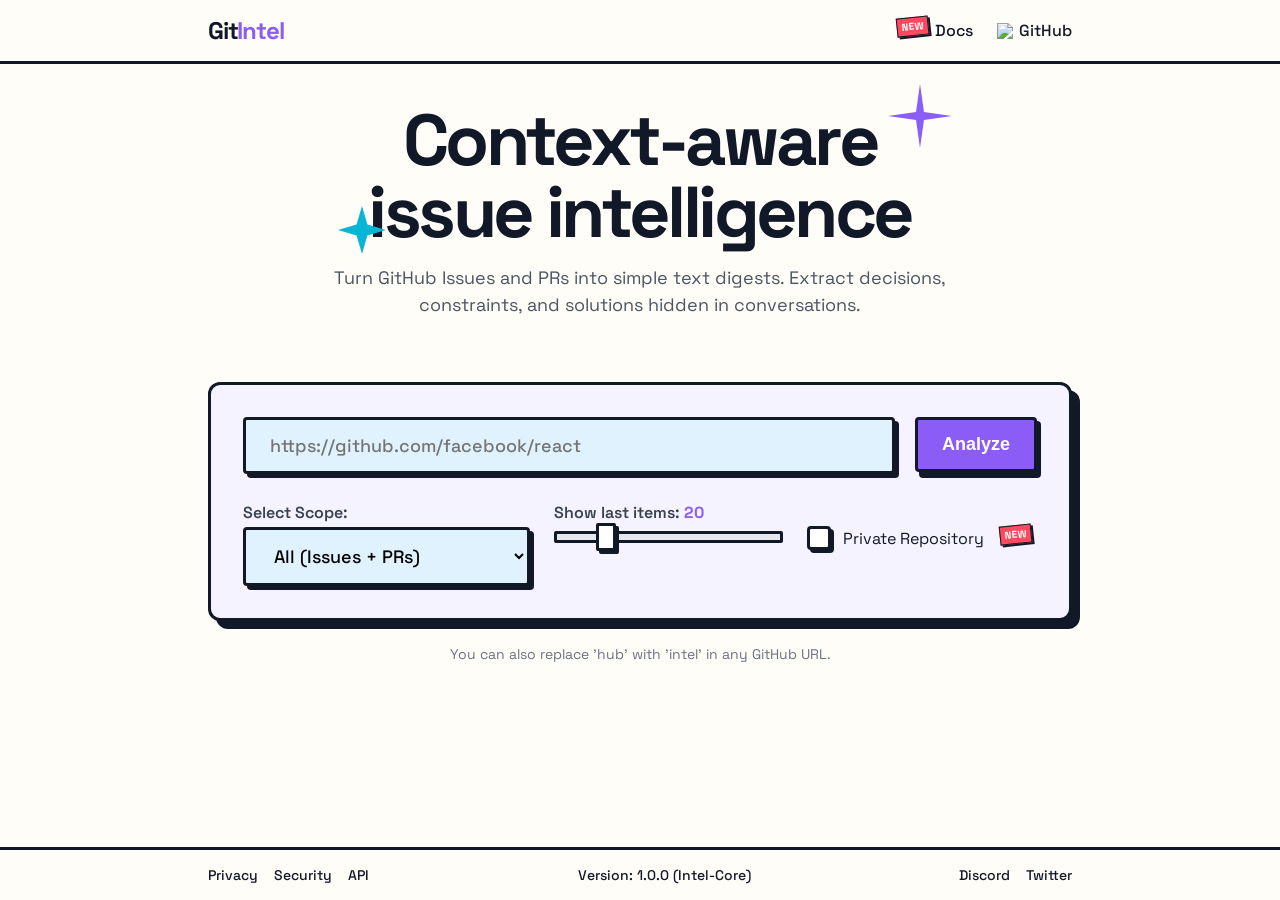
==== frontend/index.html @ 4ba39692 "feat: initial release of GitIntel - Intelligence engine for Issues and PRs" ====
<!DOCTYPE html>
<html lang="en">
<head>
    <meta charset="UTF-8">
    <meta name="viewport" content="width=device-width, initial-scale=1.0">
    <title>GitIntel - Issue & PR Intelligence Engine</title>
    <link rel="stylesheet" href="./static/css/style.css">
    <link rel="icon" type="image/svg+xml" href="./static/icons/logo.svg">
    <!-- Meta tags for SEO -->
    <meta name="description" content="Turn any GitHub repository's issues and PRs into a structured, LLM-friendly context file. Extract hidden constraints and maintainer decisions.">
</head>
<body>
    <!-- Header -->
    <header>
        <div class="nav-container">
            <a href="/" class="logo">
                Git<span>Intel</span>
            </a>
            <div class="nav-links">
                <a href="/docs" class="nav-link">
                    <span class="badge-new">NEW</span> Docs
                </a>
                <a href="https://github.com/amaydixit11/GitIntel" target="_blank" class="nav-link">
                    <img src="https://www.vectorlogo.zone/logos/github/github-icon.svg" width="16" height="16" alt="GitHub">
                    GitHub
                </a>
            </div>
        </div>
    </header>

    <!-- Main Content -->
    <main class="main-content">
        <!-- Hero Section -->
        <section class="hero">
            <div style="position:relative; display:inline-block;">
                <h1 class="landing-page-title">
                    Context-aware<br>issue intelligence
                </h1>
                <img src="./static/icons/sparkle-purple.svg" class="sparkle" style="top: -20px; right: -40px; width:64px; height:64px;">
                <img src="./static/icons/sparkle-cyan.svg" class="sparkle" style="bottom: 10px; left: -30px; width:48px; height:48px;">
            </div>
            <p class="intro-text mt-8">
                Turn GitHub Issues and PRs into simple text digests. 
                Extract decisions, constraints, and solutions hidden in conversations.
            </p>
        </section>

        <!-- Ingest Form -->
        <section class="form-wrapper">
            <div class="form-shadow"></div>
            <div class="form-container">
                <form id="ingestForm">
                    <!-- Top row: repo URL + Ingest button -->
                    <div class="input-row">
                        <div class="input-group">
                            <div class="input-shadow"></div>
                            <input type="text" id="repoUrl" name="repoUrl" placeholder="https://github.com/facebook/react" required>
                        </div>
                        <div class="ingest-btn-wrapper">
                            <div class="btn-shadow"></div>
                            <button type="submit" class="primary-btn" id="submitBtn">Analyze</button>
                        </div>
                    </div>

                    <!-- Controls row -->
                    <div class="controls-row">
                        <!-- Pattern / Scope selector -->
                        <div>
                            <span class="label-text">Select Scope:</span>
                            <div class="input-group">
                                <div class="input-shadow"></div>
                                <select id="scope" name="scope">
                                    <option value="all">All (Issues + PRs)</option>
                                    <option value="issues">Issues Only</option>
                                    <option value="prs">Pull Requests Only</option>
                                    <option value="decisions">Key Decisions Only</option>
                                </select>
                            </div>
                        </div>

                        <!-- Limit -->
                        <div>
                            <span class="label-text">Show last items: <span id="limitValue" style="color:var(--primary-color); font-weight:800;">20</span></span>
                            <input type="range" id="limit" name="limit" min="1" max="100" value="20" oninput="document.getElementById('limitValue').innerText = this.value">
                        </div>

                        <!-- Private Repo -->
                        <div style="padding-top: 24px;">
                            <label class="checkbox-group">
                                <input type="checkbox" id="isPrivate" class="custom-checkbox">
                                <span>Private Repository</span>
                                <span class="badge-new">NEW</span>
                            </label>
                            
                            <div id="tokenContainer" style="display:none; margin-top: 16px;">
                                <div class="input-group">
                                    <div class="input-shadow"></div>
                                    <input type="password" id="token" name="token" placeholder="GitHub Personal Access Token">
                                </div>
                            </div>
                        </div>
                    </div>
                </form>
            </div>
        </section>

        <!-- Results (Hidden by default) -->
        <section id="resultsSection" class="results-section">
            <div id="loading" style="display:none; text-align:center; padding-top:40px;">
                <div class="loader"></div>
                <p style="font-weight:700; color:var(--primary-color);">Distilling repository intelligence...</p>
            </div>

            <div id="results" class="results-wrapper">
                <div class="results-shadow"></div>
                <div class="results-container">
                    <div class="result-grid">
                        <!-- Summary Column -->
                        <div class="result-box">
                            <div class="result-header">
                                <h3 class="result-title">Intelligence Summary</h3>
                            </div>
                            <div class="content-area-wrapper">
                                <div class="content-shadow"></div>
                                <textarea id="summaryText" class="content-area" style="height: 200px;" readonly placeholder="Summary will appear here..."></textarea>
                            </div>
                            
                            <div style="display:flex; gap:12px; margin-top: 20px;">
                                <button class="copy-btn" onclick="copyToClipboard('summaryText')">Copy summary</button>
                                <button class="copy-btn" onclick="downloadResult()" style="background-color: var(--secondary-color); color:white;">Download all</button>
                            </div>
                        </div>

                        <!-- Discovery Column -->
                        <div class="result-box">
                            <div class="result-header">
                                <h3 class="result-title">Analyzed Threads</h3>
                                <button class="copy-btn" onclick="copyToClipboard('analyzedThreads')">Copy</button>
                            </div>
                            <div class="content-area-wrapper">
                                <div class="content-shadow"></div>
                                <div id="analyzedThreadsContainer" class="content-area" style="height: 250px; overflow-y: auto; background-color: white;">
                                    <ul id="threadList" style="list-style:none; padding: 10px;">
                                        <!-- Threads populated via JS -->
                                        <li style="padding: 10px; border-bottom: 1px solid #ddd; opacity:0.5;">No items analyzed yet.</li>
                                    </ul>
                                </div>
                            </div>
                        </div>
                    </div>

                    <!-- Full Content Area -->
                    <div class="result-box" style="margin-top: 24px;">
                        <div class="result-header">
                            <h3 class="result-title">Merged Context (LLM-Ready)</h3>
                            <button class="copy-btn" onclick="copyToClipboard('fullContentText')">Copy Context</button>
                        </div>
                        <div class="content-area-wrapper">
                            <div class="content-shadow"></div>
                            <textarea id="fullContentText" class="content-area" style="min-height: 400px;" readonly placeholder="LLM-friendly dump will appear here..."></textarea>
                        </div>
                    </div>
                </div>
            </div>
        </section>

        <p style="text-align:center; margin-top: 24px; color: #6B7280; font-size: 0.875rem;">
            You can also replace 'hub' with 'intel' in any GitHub URL.
        </p>
    </main>

    <!-- Footer -->
    <footer>
        <div class="footer-container">
            <div class="footer-links">
                <a href="#">Privacy</a>
                <a href="#">Security</a>
                <a href="#">API</a>
            </div>
            <div>Version: 1.0.0 (Intel-Core)</div>
            <div class="footer-links">
                <a href="#">Discord</a>
                <a href="#">Twitter</a>
            </div>
        </div>
    </footer>

    <script src="./static/js/main.js"></script>
</body>
</html>
---- frontend/static/css/style.css ----
@import url('https://fonts.googleapis.com/css2?family=Space+Grotesk:wght@300;400;500;600;700&family=Space+Mono:wght@400;700&display=swap');

:root {
    --bg-color: #FFFDF8;
    --primary-color: #8B5CF6;
    /* Violet 500 */
    --primary-hover: #7C3AED;
    --secondary-color: #06B6D4;
    /* Cyan 500 */
    --accent-red: #FE4A60;
    --border-color: #111827;
    --input-bg: #E0F2FE;
    /* Light blue/cyan */
    --card-bg: #F5F3FF;
    /* Very light lavender */
    --summary-bg: #EDE9FE;
    /* Slightly darker lavender */
    --font-sans: 'Space Grotesk', system-ui, -apple-system, sans-serif;
    --font-mono: 'Space Mono', monospace;
}

* {
    margin: 0;
    padding: 0;
    box-sizing: border-box;
}

body {
    background-color: var(--bg-color);
    font-family: var(--font-sans);
    color: var(--border-color);
    min-height: 100vh;
    display: flex;
    flex-direction: column;
}

/* Navbar */
header {
    position: sticky;
    top: 0;
    background-color: var(--bg-color);
    border-bottom: 3px solid var(--border-color);
    z-index: 50;
    height: 64px;
    display: flex;
    align-items: center;
}

.nav-container {
    max-width: 896px;
    margin: 0 auto;
    width: 100%;
    padding: 0 16px;
    display: flex;
    justify-content: space-between;
    align-items: center;
}

.logo {
    font-size: 1.5rem;
    font-weight: 800;
    text-decoration: none;
    color: var(--border-color);
    letter-spacing: -0.05em;
}

.logo span {
    color: var(--primary-color);
}

.nav-links {
    display: flex;
    align-items: center;
    gap: 24px;
}

.nav-link {
    text-decoration: none;
    color: var(--border-color);
    font-weight: 500;
    display: flex;
    align-items: center;
    gap: 6px;
    transition: transform 0.2s;
}

.nav-link:hover {
    transform: translateY(-2px);
}

/* Hero Section */
.hero {
    padding: 40px 16px 32px;
    text-align: center;
    position: relative;
}

.landing-page-title {
    font-size: clamp(2.5rem, 8vw, 4.5rem);
    font-weight: 800;
    line-height: 1;
    letter-spacing: -0.05em;
    margin-bottom: 16px;
    position: relative;
    display: inline-block;
}

.intro-text {
    font-size: 1.125rem;
    color: #4B5563;
    max-width: 42rem;
    margin: 0 auto;
    line-height: 1.5;
}

/* Sparkles */
.sparkle {
    position: absolute;
    pointer-events: none;
    z-index: 1;
    animation: bounce 3s ease-in-out infinite;
}

@keyframes bounce {

    0%,
    100% {
        transform: scale(1) rotate(0deg);
    }

    50% {
        transform: scale(1.1) rotate(10deg);
    }
}

/* Main Content Layout */
.main-content {
    max-width: 896px;
    margin: 0 auto;
    width: 100%;
    padding: 0 16px 64px;
}

/* Form Container */
.form-wrapper {
    position: relative;
    margin-top: 32px;
}

.form-shadow {
    position: absolute;
    inset: 0;
    background-color: var(--border-color);
    border-radius: 12px;
    transform: translate(8px, 8px);
}

.form-container {
    position: relative;
    z-index: 10;
    background-color: var(--card-bg);
    border: 3px solid var(--border-color);
    border-radius: 12px;
    padding: 32px;
}

/* Inputs & Buttons */
.input-row {
    display: flex;
    gap: 20px;
    flex-direction: column;
}

@media (min-width: 640px) {
    .input-row {
        flex-direction: row;
    }
}

.input-group {
    position: relative;
    flex-grow: 1;
}

.input-shadow {
    position: absolute;
    inset: 0;
    background-color: var(--border-color);
    border-radius: 4px;
    transform: translate(4px, 4px);
    z-index: 1;
}

input[type="text"],
input[type="password"],
select {
    width: 100%;
    position: relative;
    z-index: 2;
    background-color: var(--input-bg);
    border: 3px solid var(--border-color);
    border-radius: 4px;
    padding: 14px 24px;
    font-size: 1.125rem;
    font-weight: 500;
    font-family: inherit;
    outline: none;
}

.ingest-btn-wrapper {
    position: relative;
    flex-shrink: 0;
}

.btn-shadow {
    position: absolute;
    inset: 0;
    background-color: var(--border-color);
    border-radius: 4px;
    transform: translate(4px, 4px);
    z-index: 1;
}

button.primary-btn {
    position: relative;
    z-index: 2;
    background-color: var(--primary-color);
    border: 3px solid var(--border-color);
    border-radius: 4px;
    padding: 14px 24px;
    font-size: 1.125rem;
    font-weight: 700;
    color: white;
    cursor: pointer;
    transition: transform 0.2s, background-color 0.2s;
    width: 100%;
}

button.primary-btn:hover {
    transform: translate(-1px, -1px);
}

button.primary-btn:active {
    transform: translate(2px, 2px);
}

/* Controls */
.controls-row {
    margin-top: 28px;
    display: grid;
    gap: 24px;
    grid-template-columns: 1fr;
}

@media (min-width: 1024px) {
    .controls-row {
        grid-template-columns: 5fr 4fr 4fr;
    }
}

.label-text {
    font-weight: 600;
    color: #374151;
    margin-bottom: 4px;
    display: block;
}

/* Slider Customization */
input[type="range"] {
    -webkit-appearance: none;
    appearance: none;
    width: 100%;
    height: 12px;
    background: #E5E7EB;
    border: 3px solid var(--border-color);
    border-radius: 2px;
    outline: none;
}

input[type="range"]::-webkit-slider-thumb {
    -webkit-appearance: none;
    appearance: none;
    width: 20px;
    height: 28px;
    background: white;
    border: 3px solid var(--border-color);
    border-radius: 2px;
    cursor: pointer;
    box-shadow: 3px 3px 0 var(--border-color);
}

/* Checkbox */
.checkbox-group {
    display: flex;
    align-items: center;
    gap: 12px;
}

.custom-checkbox {
    -webkit-appearance: none;
    appearance: none;
    width: 24px;
    height: 24px;
    border: 3px solid var(--border-color);
    border-radius: 4px;
    background: white;
    cursor: pointer;
    position: relative;
    box-shadow: 3px 3px 0 var(--border-color);
}

.custom-checkbox:checked {
    background: var(--accent-red);
}

.custom-checkbox:checked::after {
    content: '';
    position: absolute;
    left: 6px;
    top: 2px;
    width: 6px;
    height: 12px;
    border: solid white;
    border-width: 0 3px 3px 0;
    transform: rotate(45deg);
}

/* New Badge */
.badge-new {
    background-color: var(--accent-red);
    color: white;
    font-size: 10px;
    font-weight: 800;
    padding: 2px 4px;
    border: 1px solid var(--border-color);
    box-shadow: 2px 2px 0 var(--border-color);
    display: inline-block;
    transform: rotate(-6deg) translateY(-4px);
    margin-left: 4px;
}

/* Results Section */
.results-section {
    margin-top: 40px;
    display: none;
    /* Shown via JS */
}

.results-wrapper {
    position: relative;
}

.results-shadow {
    position: absolute;
    inset: 0;
    background-color: var(--border-color);
    border-radius: 12px;
    transform: translate(8px, 8px);
}

.results-container {
    position: relative;
    z-index: 10;
    background-color: white;
    border: 3px solid var(--border-color);
    border-radius: 12px;
    padding: 24px;
}

.result-grid {
    display: grid;
    grid-template-columns: 1fr;
    gap: 24px;
}

@media (min-width: 768px) {
    .result-grid {
        grid-template-columns: 5fr 7fr;
    }
}

.result-box {
    margin-bottom: 24px;
}

.result-header {
    display: flex;
    justify-content: space-between;
    align-items: center;
    margin-bottom: 16px;
}

.result-title {
    font-size: 1.125rem;
    font-weight: 700;
}

.content-area-wrapper {
    position: relative;
}

.content-shadow {
    position: absolute;
    inset: 0;
    background-color: var(--border-color);
    border-radius: 4px;
    transform: translate(4px, 4px);
}

textarea.content-area {
    width: 100%;
    background-color: var(--summary-bg);
    border: 3px solid var(--border-color);
    border-radius: 4px;
    padding: 16px;
    font-family: var(--font-mono);
    font-size: 0.875rem;
    resize: none;
    position: relative;
    z-index: 2;
    outline: none;
}

.copy-btn {
    background-color: #EBB0FF;
    /* Pastel purple */
    border: 3px solid var(--border-color);
    border-radius: 4px;
    padding: 8px 16px;
    font-weight: 600;
    cursor: pointer;
    display: flex;
    align-items: center;
    gap: 8px;
    transition: transform 0.2s;
    position: relative;
    z-index: 5;
}

.copy-btn:hover {
    transform: translate(-1px, -1px);
}

/* Footer */
footer {
    border-top: 3px solid var(--border-color);
    padding: 16px 0;
    margin-top: auto;
}

.footer-container {
    max-width: 896px;
    margin: 0 auto;
    padding: 0 16px;
    display: flex;
    justify-content: space-between;
    align-items: center;
    font-size: 0.875rem;
    font-weight: 500;
}

.footer-links {
    display: flex;
    gap: 16px;
}

.footer-links a {
    text-decoration: none;
    color: inherit;
}

.footer-links a:hover {
    text-decoration: underline;
}

/* Loading Animation */
.loader {
    width: 48px;
    height: 48px;
    border: 5px solid #F3F3F3;
    border-top: 5px solid var(--primary-color);
    border-radius: 50%;
    animation: spin 1s linear infinite;
    margin: 20px auto;
}

@keyframes spin {
    0% {
        transform: rotate(0deg);
    }

    100% {
        transform: rotate(360deg);
    }
}
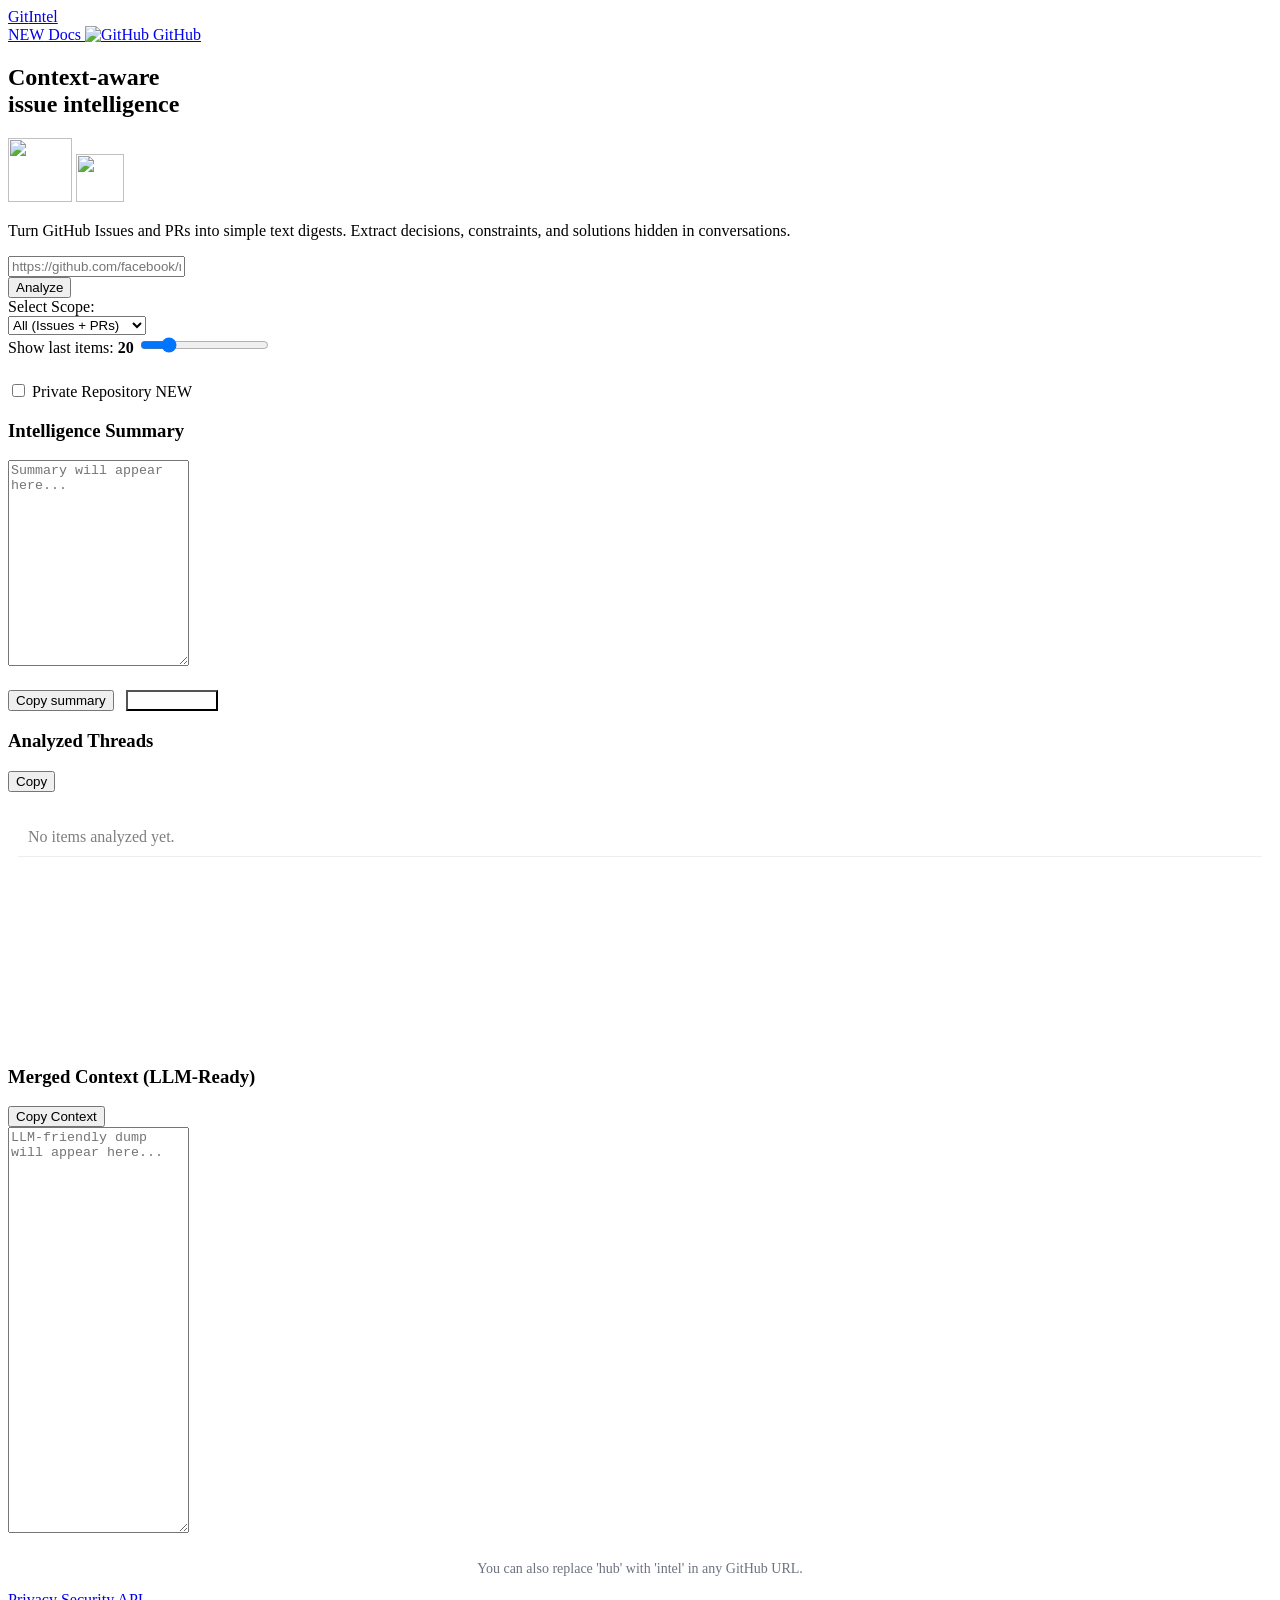
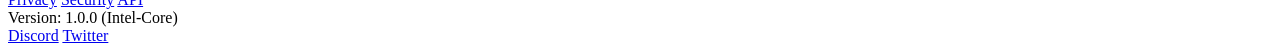
==== commit 9d9ffdc4: "fix: AI fallback logic and thread list visibility" ====
--- a/frontend/index.html
+++ b/frontend/index.html
@@ -4,8 +4,8 @@
     <meta charset="UTF-8">
     <meta name="viewport" content="width=device-width, initial-scale=1.0">
     <title>GitIntel - Issue & PR Intelligence Engine</title>
-    <link rel="stylesheet" href="./static/css/style.css">
-    <link rel="icon" type="image/svg+xml" href="./static/icons/logo.svg">
+    <link rel="stylesheet" href="/static/css/style.css">
+    <link rel="icon" type="image/svg+xml" href="/static/icons/logo.svg">
     <!-- Meta tags for SEO -->
     <meta name="description" content="Turn any GitHub repository's issues and PRs into a structured, LLM-friendly context file. Extract hidden constraints and maintainer decisions.">
 </head>
@@ -36,8 +36,8 @@
                 <h1 class="landing-page-title">
                     Context-aware<br>issue intelligence
                 </h1>
-                <img src="./static/icons/sparkle-purple.svg" class="sparkle" style="top: -20px; right: -40px; width:64px; height:64px;">
-                <img src="./static/icons/sparkle-cyan.svg" class="sparkle" style="bottom: 10px; left: -30px; width:48px; height:48px;">
+                <img src="/static/icons/sparkle-purple.svg" class="sparkle" style="top: -20px; right: -40px; width:64px; height:64px;">
+                <img src="/static/icons/sparkle-cyan.svg" class="sparkle" style="bottom: 10px; left: -30px; width:48px; height:48px;">
             </div>
             <p class="intro-text mt-8">
                 Turn GitHub Issues and PRs into simple text digests. 
@@ -135,7 +135,7 @@
                         <div class="result-box">
                             <div class="result-header">
                                 <h3 class="result-title">Analyzed Threads</h3>
-                                <button class="copy-btn" onclick="copyToClipboard('analyzedThreads')">Copy</button>
+                                <button class="copy-btn" onclick="copyToClipboard('threadList')">Copy</button>
                             </div>
                             <div class="content-area-wrapper">
                                 <div class="content-shadow"></div>
@@ -185,6 +185,6 @@
         </div>
     </footer>
 
-    <script src="./static/js/main.js"></script>
+    <script src="/static/js/main.js"></script>
 </body>
 </html>
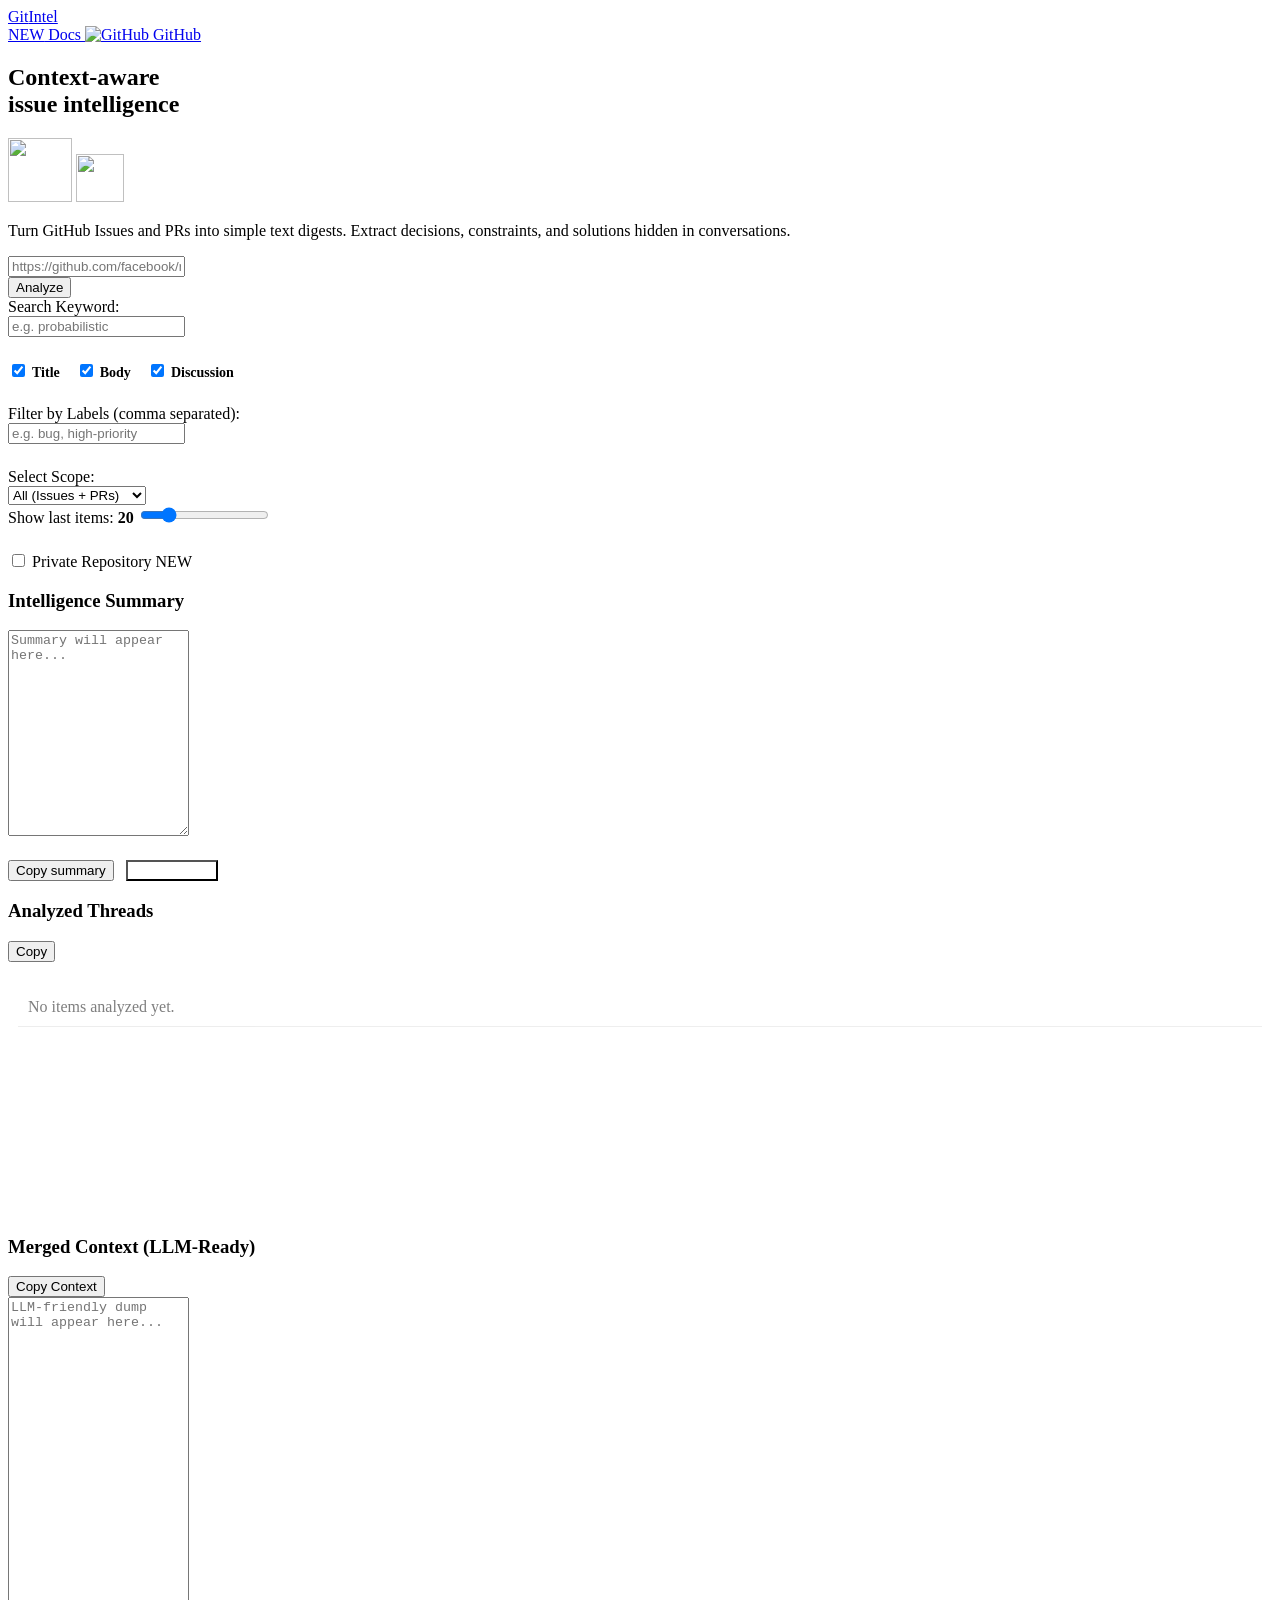
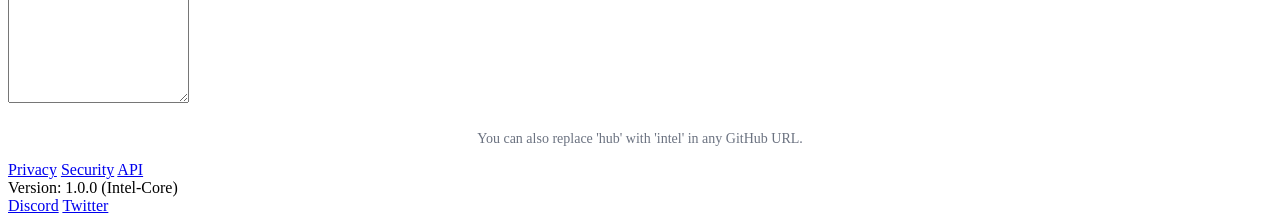
==== commit 2709aed1: "feat: implement advanced keyword and label filtering" ====
--- a/frontend/index.html
+++ b/frontend/index.html
@@ -62,6 +62,40 @@
                         </div>
                     </div>
 
+                    <!-- Filters Row (New) -->
+                    <div class="filters-row mt-8" style="display: grid; grid-template-columns: 1fr; gap: 24px; margin-bottom: 24px;">
+                        <div style="display: grid; grid-template-columns: 1fr; gap: 16px;">
+                            <div>
+                                <span class="label-text">Search Keyword:</span>
+                                <div class="input-group">
+                                    <div class="input-shadow"></div>
+                                    <input type="text" id="searchTerm" placeholder="e.g. probabilistic">
+                                </div>
+                            </div>
+                            <div style="display:flex; gap: 16px; flex-wrap: wrap; padding-top: 8px;">
+                                <label class="checkbox-group">
+                                    <input type="checkbox" id="searchInTitle" class="custom-checkbox" checked>
+                                    <span style="font-size: 14px; font-weight:600;">Title</span>
+                                </label>
+                                <label class="checkbox-group">
+                                    <input type="checkbox" id="searchInBody" class="custom-checkbox" checked>
+                                    <span style="font-size: 14px; font-weight:600;">Body</span>
+                                </label>
+                                <label class="checkbox-group">
+                                    <input type="checkbox" id="searchInComments" class="custom-checkbox" checked>
+                                    <span style="font-size: 14px; font-weight:600;">Discussion</span>
+                                </label>
+                            </div>
+                        </div>
+                        <div>
+                            <span class="label-text">Filter by Labels (comma separated):</span>
+                            <div class="input-group">
+                                <div class="input-shadow"></div>
+                                <input type="text" id="includeLabels" placeholder="e.g. bug, high-priority">
+                            </div>
+                        </div>
+                    </div>
+
                     <!-- Controls row -->
                     <div class="controls-row">
                         <!-- Pattern / Scope selector -->
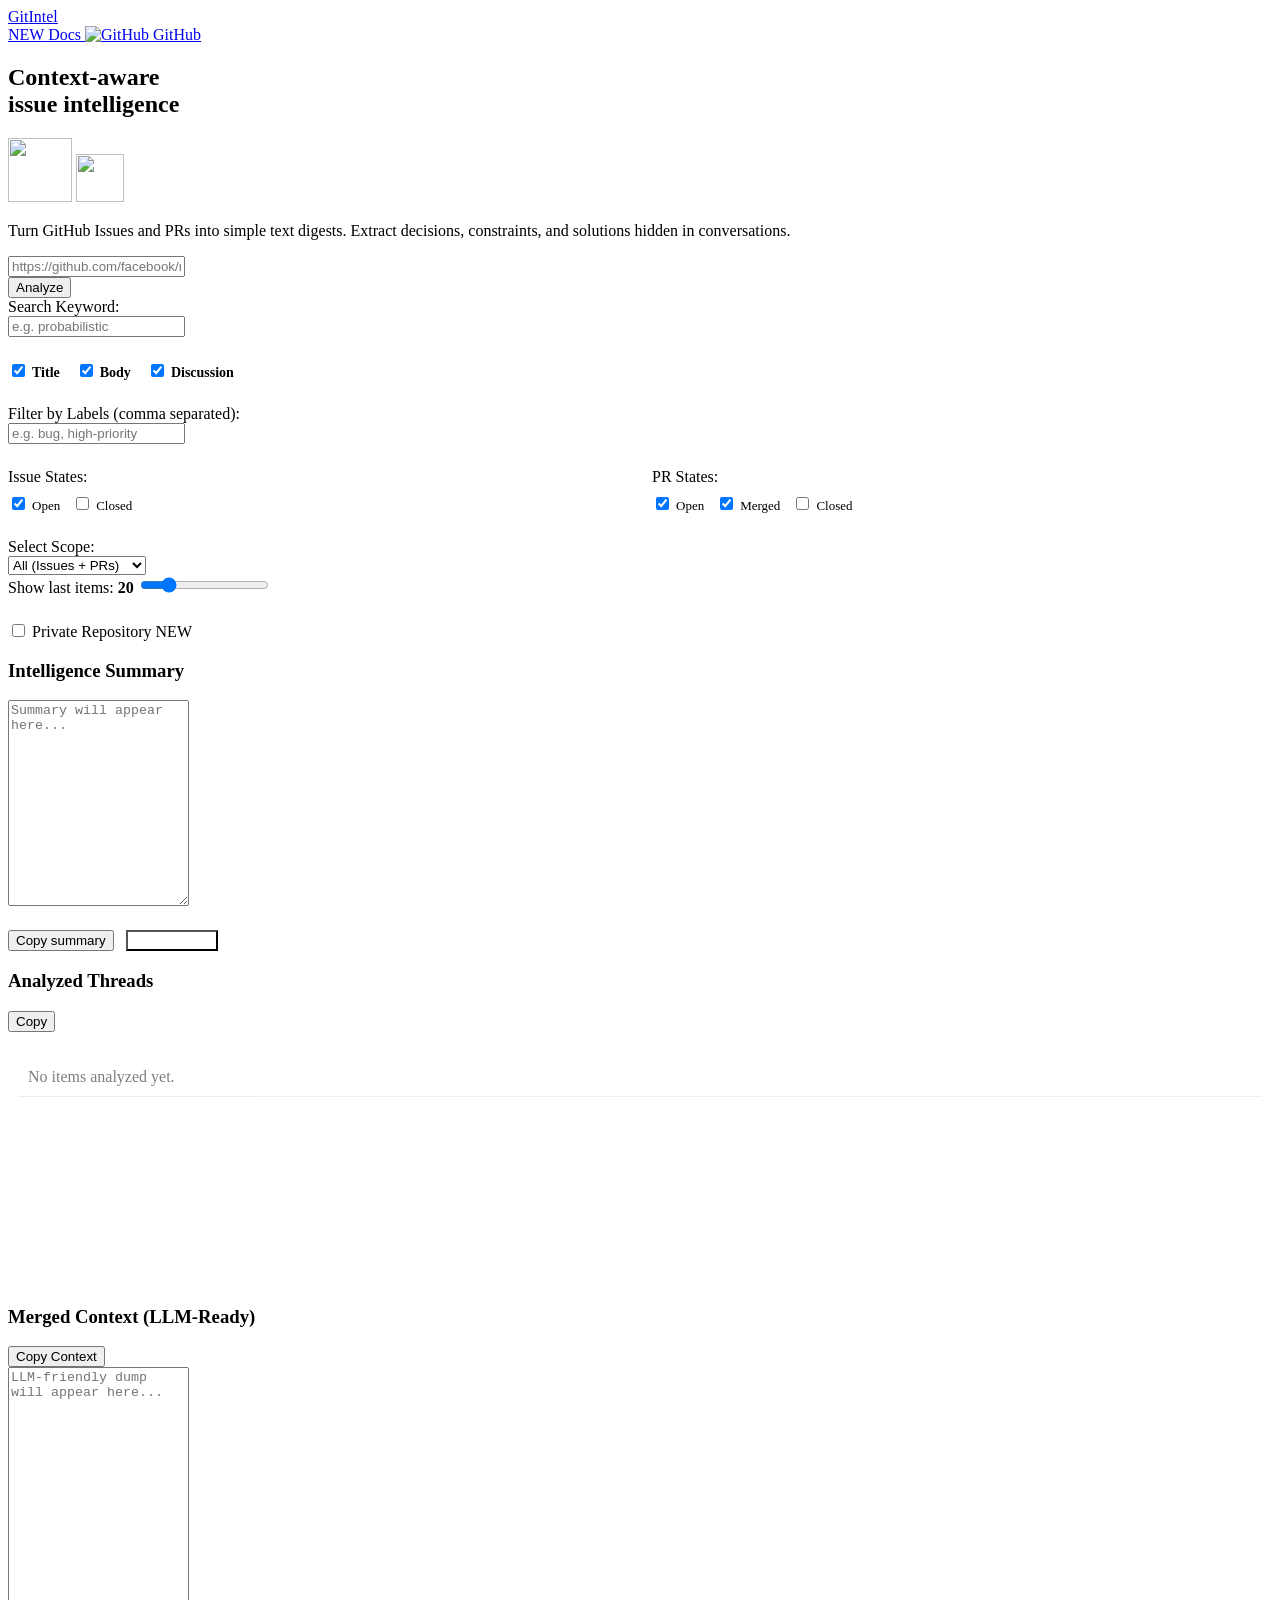
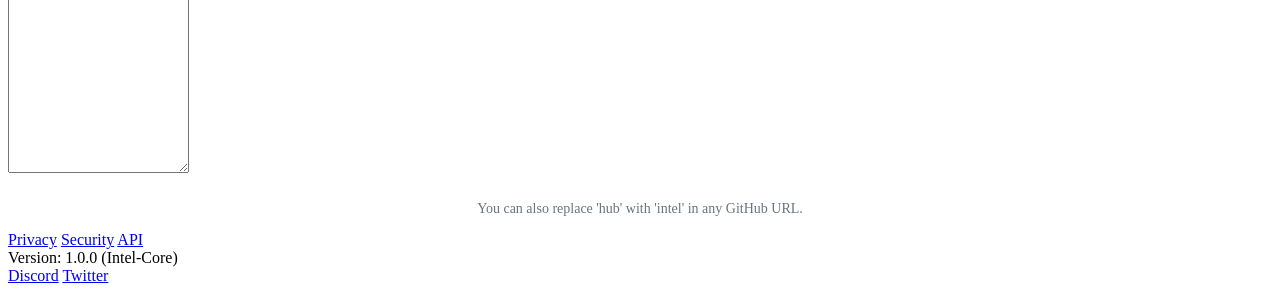
==== commit 405d37ca: "feat: add issue and PR state filtering (open, closed, merged)" ====
--- a/frontend/index.html
+++ b/frontend/index.html
@@ -49,7 +49,7 @@
         <section class="form-wrapper">
             <div class="form-shadow"></div>
             <div class="form-container">
-                <form id="ingestForm">
+                <form id="ingestForm" onsubmit="return false;">
                     <!-- Top row: repo URL + Ingest button -->
                     <div class="input-row">
                         <div class="input-group">
@@ -92,6 +92,40 @@
                             <div class="input-group">
                                 <div class="input-shadow"></div>
                                 <input type="text" id="includeLabels" placeholder="e.g. bug, high-priority">
+                            </div>
+                        </div>
+                    </div>
+
+                    <!-- States Filter Row -->
+                    <div style="display: grid; grid-template-columns: 1fr 1fr; gap: 24px; margin-bottom: 24px;">
+                        <div>
+                            <span class="label-text">Issue States:</span>
+                            <div style="display:flex; gap: 12px; padding-top: 8px;">
+                                <label class="checkbox-group">
+                                    <input type="checkbox" id="issueOpen" class="custom-checkbox" checked>
+                                    <span style="font-size: 13px;">Open</span>
+                                </label>
+                                <label class="checkbox-group">
+                                    <input type="checkbox" id="issueClosed" class="custom-checkbox">
+                                    <span style="font-size: 13px;">Closed</span>
+                                </label>
+                            </div>
+                        </div>
+                        <div>
+                            <span class="label-text">PR States:</span>
+                            <div style="display:flex; gap: 12px; padding-top: 8px; flex-wrap: wrap;">
+                                <label class="checkbox-group">
+                                    <input type="checkbox" id="prOpen" class="custom-checkbox" checked>
+                                    <span style="font-size: 13px;">Open</span>
+                                </label>
+                                <label class="checkbox-group">
+                                    <input type="checkbox" id="prMerged" class="custom-checkbox" checked>
+                                    <span style="font-size: 13px;">Merged</span>
+                                </label>
+                                <label class="checkbox-group">
+                                    <input type="checkbox" id="prClosed" class="custom-checkbox">
+                                    <span style="font-size: 13px;">Closed</span>
+                                </label>
                             </div>
                         </div>
                     </div>
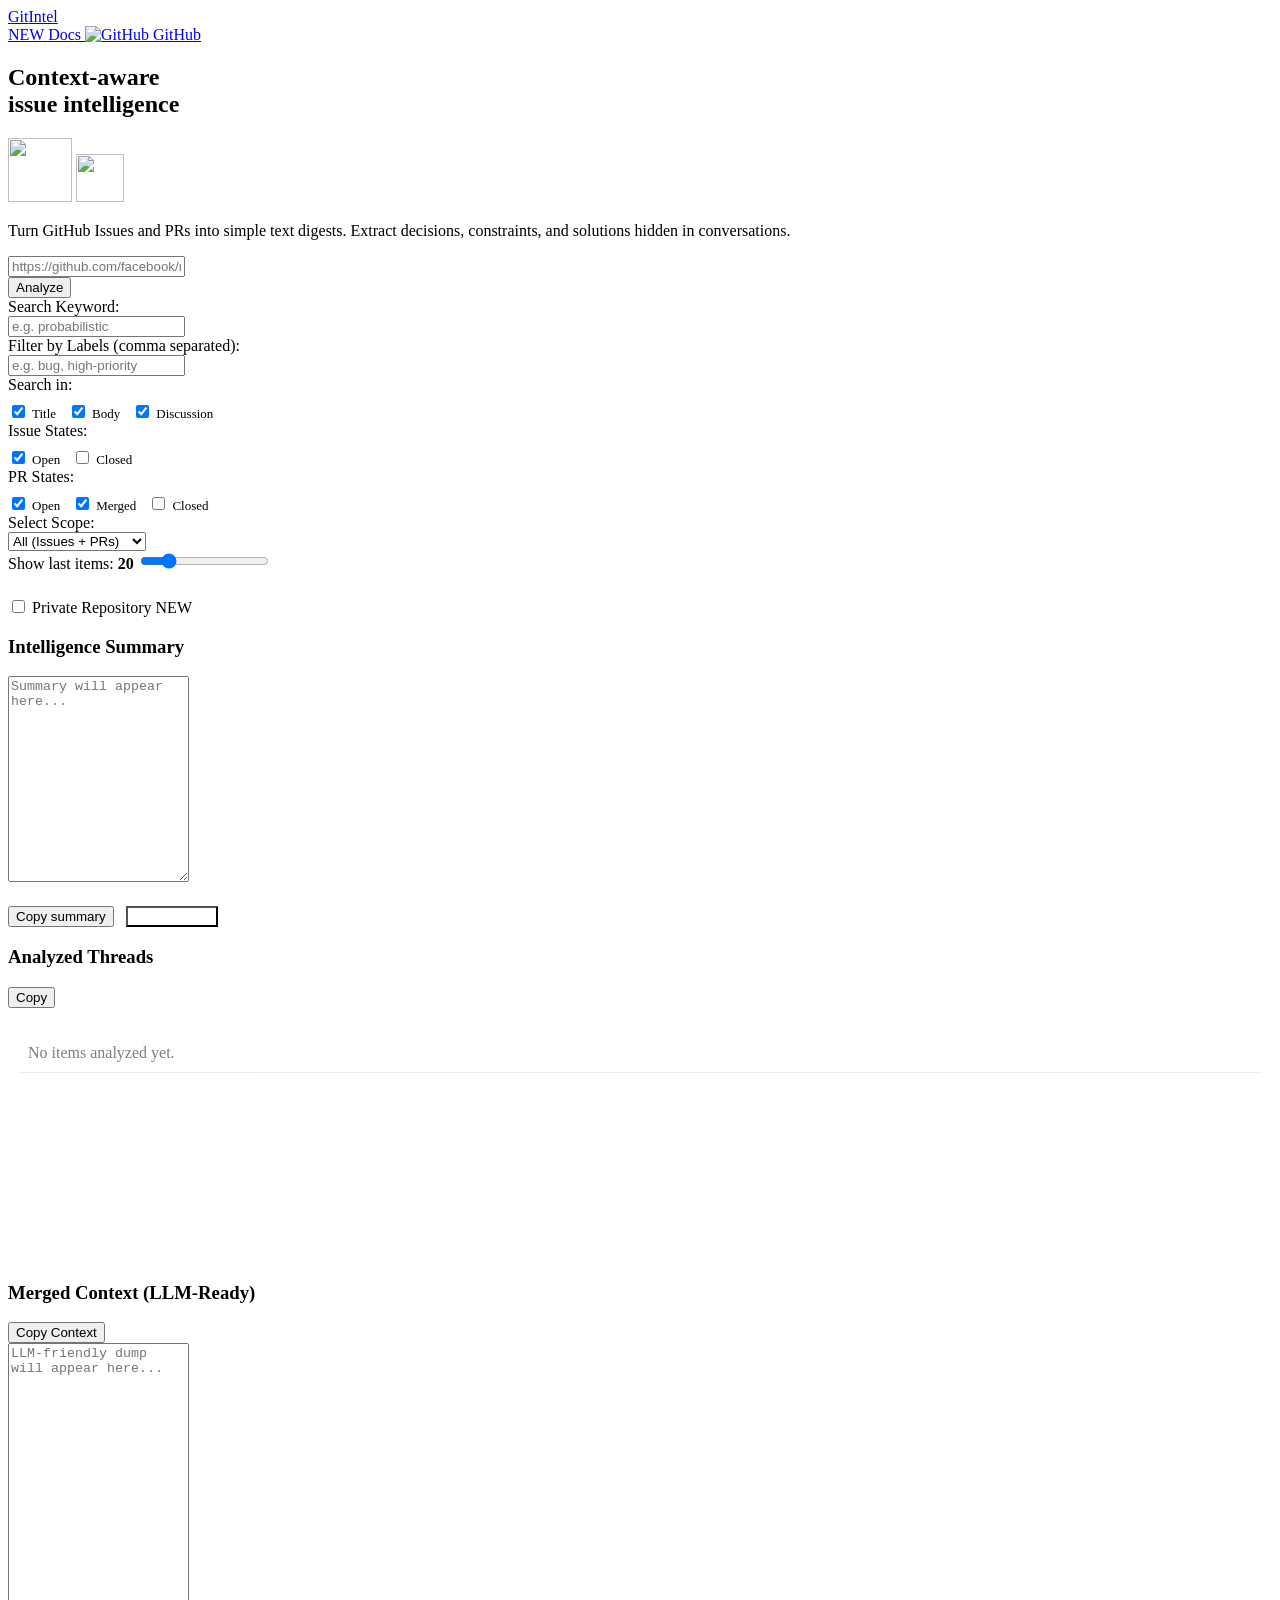
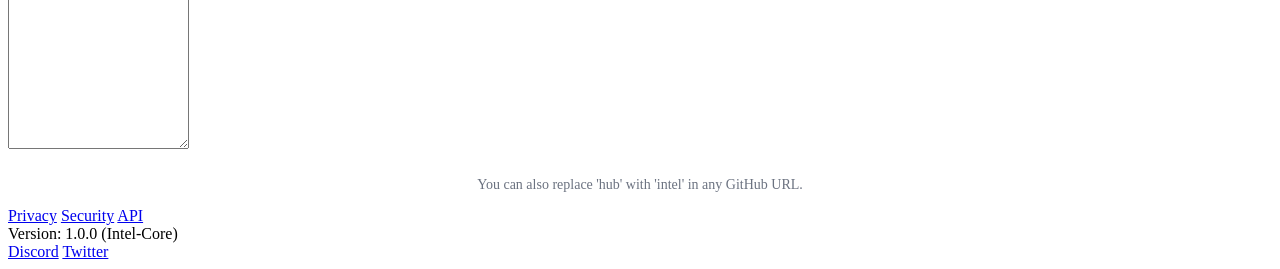
==== commit 692ae64e: "style: refine filter layout for better density" ====
--- a/frontend/index.html
+++ b/frontend/index.html
@@ -62,29 +62,13 @@
                         </div>
                     </div>
 
-                    <!-- Filters Row (New) -->
-                    <div class="filters-row mt-8" style="display: grid; grid-template-columns: 1fr; gap: 24px; margin-bottom: 24px;">
-                        <div style="display: grid; grid-template-columns: 1fr; gap: 16px;">
-                            <div>
-                                <span class="label-text">Search Keyword:</span>
-                                <div class="input-group">
-                                    <div class="input-shadow"></div>
-                                    <input type="text" id="searchTerm" placeholder="e.g. probabilistic">
-                                </div>
-                            </div>
-                            <div style="display:flex; gap: 16px; flex-wrap: wrap; padding-top: 8px;">
-                                <label class="checkbox-group">
-                                    <input type="checkbox" id="searchInTitle" class="custom-checkbox" checked>
-                                    <span style="font-size: 14px; font-weight:600;">Title</span>
-                                </label>
-                                <label class="checkbox-group">
-                                    <input type="checkbox" id="searchInBody" class="custom-checkbox" checked>
-                                    <span style="font-size: 14px; font-weight:600;">Body</span>
-                                </label>
-                                <label class="checkbox-group">
-                                    <input type="checkbox" id="searchInComments" class="custom-checkbox" checked>
-                                    <span style="font-size: 14px; font-weight:600;">Discussion</span>
-                                </label>
+                    <!-- Row 1: Keyword & Labels -->
+                    <div class="filter-grid filter-grid-2">
+                        <div>
+                            <span class="label-text">Search Keyword:</span>
+                            <div class="input-group">
+                                <div class="input-shadow"></div>
+                                <input type="text" id="searchTerm" placeholder="e.g. probabilistic">
                             </div>
                         </div>
                         <div>
@@ -96,8 +80,28 @@
                         </div>
                     </div>
 
-                    <!-- States Filter Row -->
-                    <div style="display: grid; grid-template-columns: 1fr 1fr; gap: 24px; margin-bottom: 24px;">
+                    <!-- Row 2: All Target/State Checkboxes -->
+                    <div class="filter-grid filter-grid-3">
+                        <!-- Search Targets -->
+                        <div>
+                            <span class="label-text">Search in:</span>
+                            <div style="display:flex; gap: 12px; padding-top: 8px; flex-wrap: wrap;">
+                                <label class="checkbox-group">
+                                    <input type="checkbox" id="searchInTitle" class="custom-checkbox" checked>
+                                    <span style="font-size: 13px;">Title</span>
+                                </label>
+                                <label class="checkbox-group">
+                                    <input type="checkbox" id="searchInBody" class="custom-checkbox" checked>
+                                    <span style="font-size: 13px;">Body</span>
+                                </label>
+                                <label class="checkbox-group">
+                                    <input type="checkbox" id="searchInComments" class="custom-checkbox" checked>
+                                    <span style="font-size: 13px;">Discussion</span>
+                                </label>
+                            </div>
+                        </div>
+
+                        <!-- Issue States -->
                         <div>
                             <span class="label-text">Issue States:</span>
                             <div style="display:flex; gap: 12px; padding-top: 8px;">
@@ -111,6 +115,8 @@
                                 </label>
                             </div>
                         </div>
+
+                        <!-- PR States -->
                         <div>
                             <span class="label-text">PR States:</span>
                             <div style="display:flex; gap: 12px; padding-top: 8px; flex-wrap: wrap;">
